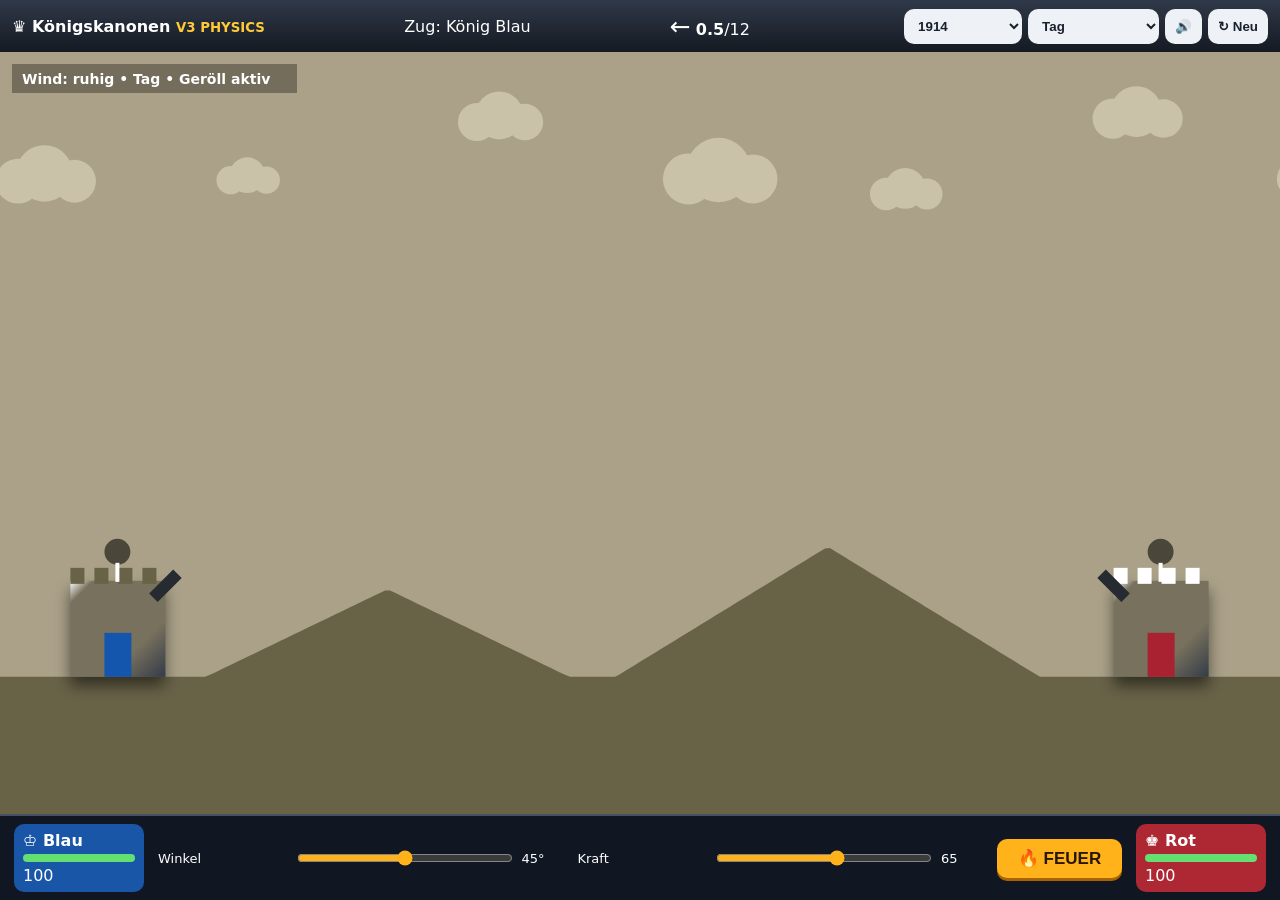
==== index.html @ a27d11a6 "Add files via upload" ====
<!doctype html><html lang="de"><head><meta charset="utf-8"><meta name="viewport" content="width=device-width,initial-scale=1,maximum-scale=1,user-scalable=no,viewport-fit=cover"><meta name="theme-color" content="#111827"><meta name="apple-mobile-web-app-capable" content="yes"><meta name="apple-mobile-web-app-status-bar-style" content="black-translucent"><meta name="apple-mobile-web-app-title" content="Königskanonen"><link rel="manifest" href="manifest.webmanifest"><link rel="apple-touch-icon" href="icon.svg"><title>Königskanonen V3</title><link rel="stylesheet" href="style.css"></head><body><div id="rotate">↻<br>Bitte das iPad drehen.<small>Das Spiel ist für Querformat gebaut.</small></div><main><header><div class="brand">♛ Königskanonen <small>V3 PHYSICS</small></div><div id="turnLabel">Zug: König Blau</div><div class="wind"><span id="windArrow">•</span><b id="windValue">0.0</b>/12</div><div class="top"><select id="theme" aria-label="Stil"></select><select id="atmosphere" aria-label="Atmosphäre"><option>Tag</option><option>Nacht</option><option>Nebel</option><option>Nacht & Nebel</option></select><button id="soundBtn">🔊</button><button id="newBtn">↻ Neu</button></div></header><canvas id="game"></canvas><section id="panel"><div class="player p1"><b>♔ Blau</b><span class="bar"><i id="bar1"></i></span><span id="hp1">100</span></div><label>Winkel<input id="angle" type="range" min="10" max="80" value="45"><output id="angleOut">45°</output></label><label>Kraft<input id="power" type="range" min="20" max="100" value="65"><output id="powerOut">65</output></label><button id="fire">🔥 FEUER</button><div class="player p2"><b>♚ Rot</b><span class="bar"><i id="bar2"></i></span><span id="hp2">100</span></div></section><div id="message"></div></main><script src="game.js"></script></body></html>
---- style.css ----
*{box-sizing:border-box}html,body{margin:0;height:100%;overflow:hidden;background:#080b10;color:#fff;font-family:system-ui,-apple-system,Segoe UI,sans-serif;overscroll-behavior:none}main{height:100dvh;display:grid;grid-template-rows:52px 1fr 86px;max-width:1700px;margin:auto;background:#151a22;padding-left:env(safe-area-inset-left);padding-right:env(safe-area-inset-right)}header{display:flex;align-items:center;justify-content:space-between;padding:0 12px;background:linear-gradient(#303949,#151a22);gap:10px}.brand{font-weight:900}.brand small{color:#ffca37}.wind{min-width:95px;font-variant-numeric:tabular-nums}.wind span{font-size:25px;display:inline-block;margin-right:5px}.top{display:flex;gap:6px}button,select{border:0;border-radius:10px;padding:9px 10px;font-weight:800;background:#eef2f7;color:#18202c;touch-action:manipulation}canvas{display:block;width:100%;height:100%;touch-action:none}#panel{display:flex;align-items:center;gap:14px;padding:9px 14px;background:#111722;border-top:2px solid #465064}label{display:grid;grid-template-columns:auto minmax(90px,220px) 42px;align-items:center;gap:7px;flex:1;font-size:13px}input{accent-color:#ffb21a}.player{width:130px;display:grid;grid-template-columns:1fr 32px;gap:4px;padding:7px 9px;border-radius:10px}.player .bar{grid-column:1/3;height:8px;background:#1b1b1b;border-radius:5px;overflow:hidden}.bar i{display:block;width:100%;height:100%;background:#65df72;transition:width .3s,background .3s}.p1{background:#1956a8}.p2{background:#ae2834}#fire{background:#ffb21a;color:#281700;font-size:17px;min-width:125px;box-shadow:0 3px #a96300}#fire:active{transform:translateY(2px);box-shadow:0 1px #a96300}#message{position:fixed;left:50%;top:19%;transform:translate(-50%,-50%);font-size:clamp(25px,4vw,48px);font-weight:1000;text-align:center;text-shadow:0 4px 8px #000;pointer-events:none}#rotate{display:none}@media(orientation:portrait){main{display:none}#rotate{display:flex;height:100%;align-items:center;justify-content:center;flex-direction:column;text-align:center;font-size:34px;font-weight:900;padding:28px}#rotate small{display:block;font-size:17px;margin-top:12px;color:#b8c0cc}}@media(max-height:600px){main{grid-template-rows:44px 1fr 72px}header{font-size:12px}.brand small{display:none}button,select{padding:6px 7px}#panel{gap:7px;padding:5px 8px}.player{width:105px;padding:5px}label{gap:3px}#fire{min-width:105px;font-size:14px}}
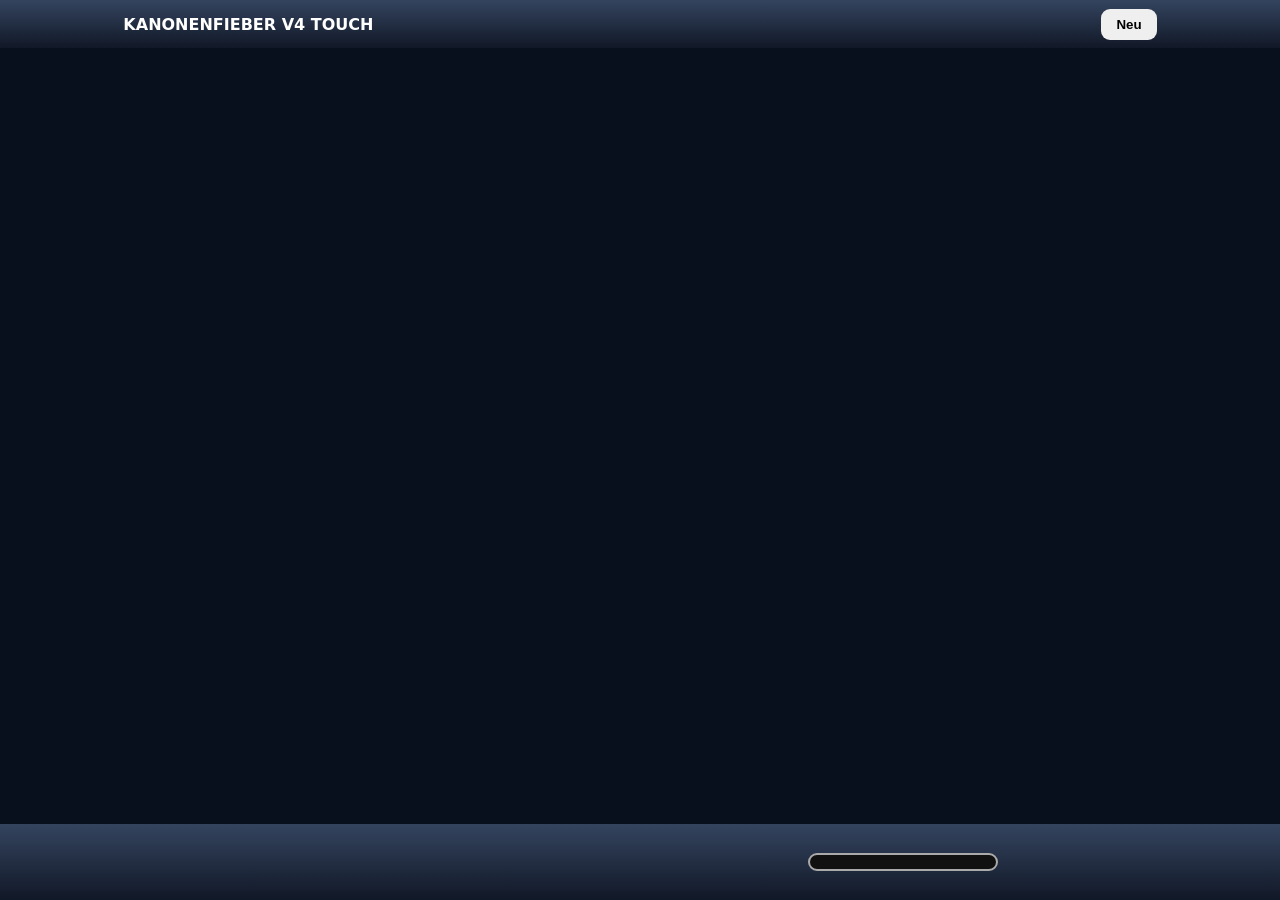
==== commit 0ac0c6fb: "Add files via upload" ====
--- a/index.html
+++ b/index.html
@@ -1 +1 @@
-<!doctype html><html lang="de"><head><meta charset="utf-8"><meta name="viewport" content="width=device-width,initial-scale=1,maximum-scale=1,user-scalable=no,viewport-fit=cover"><meta name="theme-color" content="#111827"><meta name="apple-mobile-web-app-capable" content="yes"><meta name="apple-mobile-web-app-status-bar-style" content="black-translucent"><meta name="apple-mobile-web-app-title" content="Königskanonen"><link rel="manifest" href="manifest.webmanifest"><link rel="apple-touch-icon" href="icon.svg"><title>Königskanonen V3</title><link rel="stylesheet" href="style.css"></head><body><div id="rotate">↻<br>Bitte das iPad drehen.<small>Das Spiel ist für Querformat gebaut.</small></div><main><header><div class="brand">♛ Königskanonen <small>V3 PHYSICS</small></div><div id="turnLabel">Zug: König Blau</div><div class="wind"><span id="windArrow">•</span><b id="windValue">0.0</b>/12</div><div class="top"><select id="theme" aria-label="Stil"></select><select id="atmosphere" aria-label="Atmosphäre"><option>Tag</option><option>Nacht</option><option>Nebel</option><option>Nacht & Nebel</option></select><button id="soundBtn">🔊</button><button id="newBtn">↻ Neu</button></div></header><canvas id="game"></canvas><section id="panel"><div class="player p1"><b>♔ Blau</b><span class="bar"><i id="bar1"></i></span><span id="hp1">100</span></div><label>Winkel<input id="angle" type="range" min="10" max="80" value="45"><output id="angleOut">45°</output></label><label>Kraft<input id="power" type="range" min="20" max="100" value="65"><output id="powerOut">65</output></label><button id="fire">🔥 FEUER</button><div class="player p2"><b>♚ Rot</b><span class="bar"><i id="bar2"></i></span><span id="hp2">100</span></div></section><div id="message"></div></main><script src="game.js"></script></body></html>
+<!doctype html><html><head><meta charset="utf-8"><meta name="viewport" content="width=device-width,initial-scale=1,maximum-scale=1,user-scalable=no"><meta name="apple-mobile-web-app-capable" content="yes"><link rel="manifest" href="manifest.webmanifest"><link rel="stylesheet" href="style.css"><title>Kanonenfieber V4</title></head><body><div id="rot">Bitte iPad drehen</div><main><header><b>KANONENFIEBER V4 TOUCH</b><span id="turn"></span><span id="wind"></span><button id="new">Neu</button></header><canvas id="g"></canvas><footer><span id="h0"></span><div id="help"></div><div class="meter"><i id="bar"></i></div><span id="h1"></span></footer><div id="msg"></div></main><script src="game.js"></script></body></html>
--- a/style.css
+++ b/style.css
@@ -1 +1 @@
-*{box-sizing:border-box}html,body{margin:0;height:100%;overflow:hidden;background:#080b10;color:#fff;font-family:system-ui,-apple-system,Segoe UI,sans-serif;overscroll-behavior:none}main{height:100dvh;display:grid;grid-template-rows:52px 1fr 86px;max-width:1700px;margin:auto;background:#151a22;padding-left:env(safe-area-inset-left);padding-right:env(safe-area-inset-right)}header{display:flex;align-items:center;justify-content:space-between;padding:0 12px;background:linear-gradient(#303949,#151a22);gap:10px}.brand{font-weight:900}.brand small{color:#ffca37}.wind{min-width:95px;font-variant-numeric:tabular-nums}.wind span{font-size:25px;display:inline-block;margin-right:5px}.top{display:flex;gap:6px}button,select{border:0;border-radius:10px;padding:9px 10px;font-weight:800;background:#eef2f7;color:#18202c;touch-action:manipulation}canvas{display:block;width:100%;height:100%;touch-action:none}#panel{display:flex;align-items:center;gap:14px;padding:9px 14px;background:#111722;border-top:2px solid #465064}label{display:grid;grid-template-columns:auto minmax(90px,220px) 42px;align-items:center;gap:7px;flex:1;font-size:13px}input{accent-color:#ffb21a}.player{width:130px;display:grid;grid-template-columns:1fr 32px;gap:4px;padding:7px 9px;border-radius:10px}.player .bar{grid-column:1/3;height:8px;background:#1b1b1b;border-radius:5px;overflow:hidden}.bar i{display:block;width:100%;height:100%;background:#65df72;transition:width .3s,background .3s}.p1{background:#1956a8}.p2{background:#ae2834}#fire{background:#ffb21a;color:#281700;font-size:17px;min-width:125px;box-shadow:0 3px #a96300}#fire:active{transform:translateY(2px);box-shadow:0 1px #a96300}#message{position:fixed;left:50%;top:19%;transform:translate(-50%,-50%);font-size:clamp(25px,4vw,48px);font-weight:1000;text-align:center;text-shadow:0 4px 8px #000;pointer-events:none}#rotate{display:none}@media(orientation:portrait){main{display:none}#rotate{display:flex;height:100%;align-items:center;justify-content:center;flex-direction:column;text-align:center;font-size:34px;font-weight:900;padding:28px}#rotate small{display:block;font-size:17px;margin-top:12px;color:#b8c0cc}}@media(max-height:600px){main{grid-template-rows:44px 1fr 72px}header{font-size:12px}.brand small{display:none}button,select{padding:6px 7px}#panel{gap:7px;padding:5px 8px}.player{width:105px;padding:5px}label{gap:3px}#fire{min-width:105px;font-size:14px}}
+*{box-sizing:border-box}html,body{margin:0;height:100%;overflow:hidden;background:#07101c;color:white;font-family:system-ui;touch-action:none;user-select:none}main{height:100dvh;display:grid;grid-template-rows:48px 1fr 76px}header,footer{display:flex;align-items:center;justify-content:space-around;gap:12px;padding:8px;background:linear-gradient(#34445f,#111827)}button{padding:8px 15px;border:0;border-radius:9px;font-weight:800}canvas{width:100%;height:100%;touch-action:none}#help{text-align:center;min-width:340px;font-weight:900;color:#ffdb4d}.meter{width:190px;height:18px;background:#111;border:2px solid #aaa;border-radius:10px;overflow:hidden}.meter i{display:block;height:100%;width:0;background:linear-gradient(90deg,#20e1ff,#ffe32c,#ff344f)}#msg{position:fixed;top:18%;left:50%;transform:translate(-50%);font-size:42px;font-weight:1000;text-shadow:0 4px 8px #000}#rot{display:none}@media(orientation:portrait){main{display:none}#rot{display:flex;height:100%;align-items:center;justify-content:center;font-size:30px;font-weight:bold}}
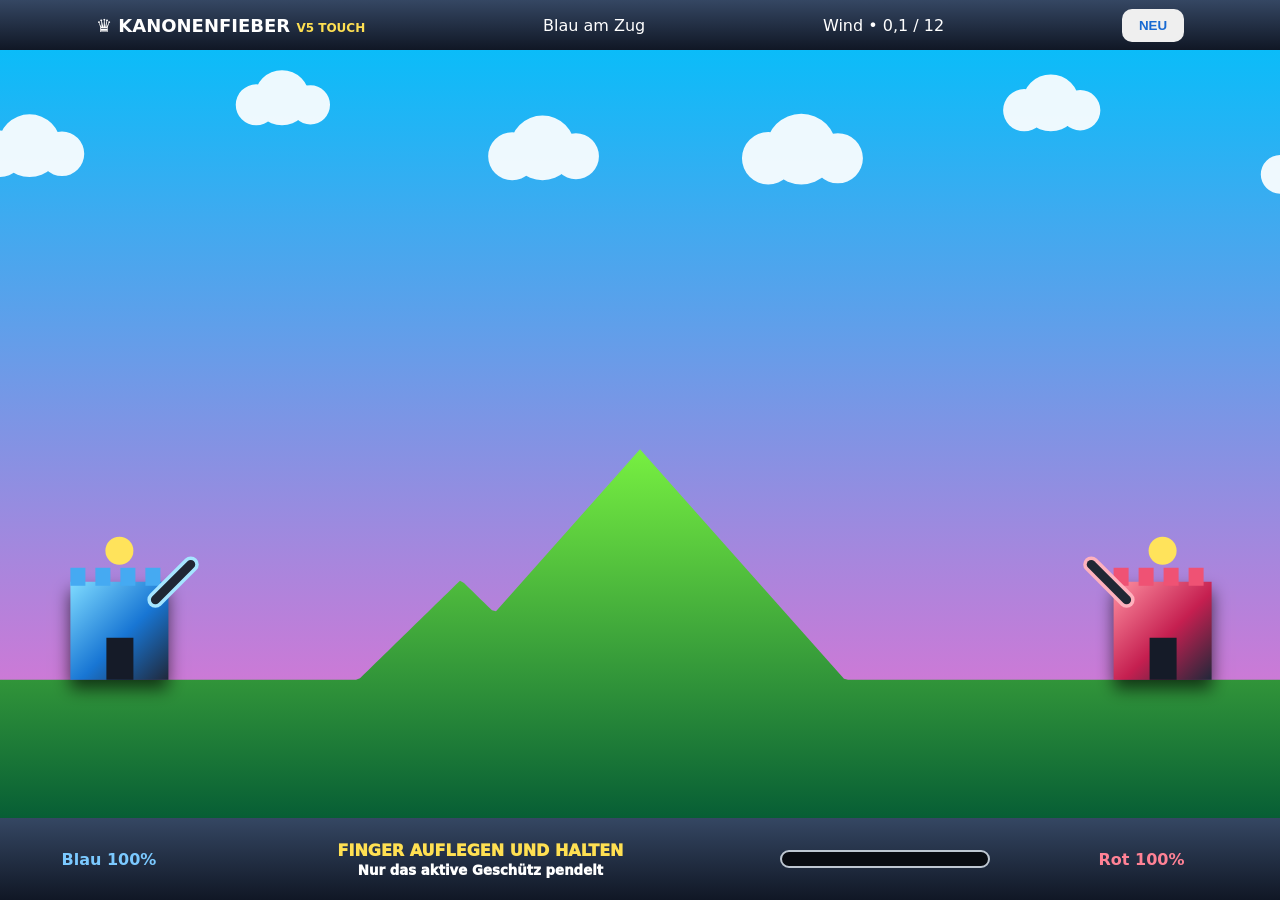
==== commit 6775db12: "Add files via upload" ====
--- a/index.html
+++ b/index.html
@@ -1 +1,53 @@
-<!doctype html><html><head><meta charset="utf-8"><meta name="viewport" content="width=device-width,initial-scale=1,maximum-scale=1,user-scalable=no"><meta name="apple-mobile-web-app-capable" content="yes"><link rel="manifest" href="manifest.webmanifest"><link rel="stylesheet" href="style.css"><title>Kanonenfieber V4</title></head><body><div id="rot">Bitte iPad drehen</div><main><header><b>KANONENFIEBER V4 TOUCH</b><span id="turn"></span><span id="wind"></span><button id="new">Neu</button></header><canvas id="g"></canvas><footer><span id="h0"></span><div id="help"></div><div class="meter"><i id="bar"></i></div><span id="h1"></span></footer><div id="msg"></div></main><script src="game.js"></script></body></html>+<!doctype html>
+<html lang="de">
+<head>
+<meta charset="utf-8">
+<meta name="viewport" content="width=device-width,initial-scale=1,maximum-scale=1,user-scalable=no,viewport-fit=cover">
+<meta name="apple-mobile-web-app-capable" content="yes">
+<title>Kanonenfieber V5 Touch</title>
+<style>
+*{box-sizing:border-box}html,body{margin:0;width:100%;height:100%;overflow:hidden;background:#07101c;color:#fff;font-family:system-ui,-apple-system,Segoe UI,sans-serif;touch-action:none;user-select:none;-webkit-user-select:none}#rotate{display:none}main{height:100dvh;display:grid;grid-template-rows:50px minmax(0,1fr) 82px;padding-left:env(safe-area-inset-left);padding-right:env(safe-area-inset-right)}header,footer{display:flex;align-items:center;justify-content:space-around;gap:10px;background:linear-gradient(#354763,#101725);padding:7px 12px;z-index:2}header b{font-size:18px}header em{font-style:normal;color:#ffe052;font-size:12px}button{border:0;border-radius:10px;padding:9px 17px;font-weight:900;color:#1769d2}canvas{display:block;width:100%;height:100%;touch-action:none;background:#17bfff}footer>span{width:120px;font-weight:900}.red{color:#ff8295}.blue{color:#7bc9ff}#help{min-width:380px;text-align:center;color:#ffe052;font-weight:1000}#help small{display:block;color:#fff;margin-top:3px}.meter{width:210px;height:18px;border:2px solid #bec7d2;background:#090c12;border-radius:11px;overflow:hidden}.meter i{display:block;height:100%;width:0;background:linear-gradient(90deg,#1de1ff,#ffe42e,#ff3650)}#msg{position:fixed;top:18%;left:50%;transform:translateX(-50%);font-size:42px;font-weight:1000;text-shadow:0 4px 9px #000;pointer-events:none}@media(orientation:portrait){main{display:none}#rotate{height:100%;display:flex;align-items:center;justify-content:center;text-align:center;font-size:30px;font-weight:1000}}@media(max-height:580px){main{grid-template-rows:42px minmax(0,1fr) 65px}header{font-size:12px}header b{font-size:14px}footer{padding:4px 8px}#help{min-width:300px}.meter{width:170px}}
+</style>
+</head>
+<body>
+<div id="rotate">Bitte das iPad ins Querformat drehen.</div>
+<main>
+<header><b>♛ KANONENFIEBER <em>V5 TOUCH</em></b><span id="turn">Blau am Zug</span><span id="wind">Wind • 0,0 / 12</span><button id="new">NEU</button></header>
+<canvas id="game" aria-label="Spielfeld"></canvas>
+<footer><span class="blue" id="hp0">Blau 100%</span><div id="help">FINGER AUFLEGEN UND HALTEN<small>Nur das aktive Geschütz pendelt</small></div><div class="meter"><i id="power"></i></div><span class="red" id="hp1">Rot 100%</span></footer>
+<div id="msg"></div>
+</main>
+<script>
+(function(){
+'use strict';
+var canvas=document.getElementById('game');
+var ctx=canvas.getContext('2d');
+var W=0,H=0,D=1,ground=0,last=performance.now();
+var active=0,phase='ready',holding=false,aimDirection=1,powerDirection=1;
+var wind=0,targetWind=0,shot=null,gameOver=false,shake=0;
+var players=[{hp:100,angle:45,power:55},{hp:100,angle:45,power:55}];
+var hills=[],clouds=[],particles=[];
+function byId(id){return document.getElementById(id)}
+function clamp(v,a,b){return Math.max(a,Math.min(b,v))}
+function castle(i){return{x:i?W*0.87:W*0.055,y:ground-98,w:98,h:98}}
+function pivot(i){var b=castle(i);return{x:i?b.x+13:b.x+85,y:b.y+18}}
+function terrainY(px){var y=ground;for(var i=0;i<hills.length;i++){var m=hills[i],dist=Math.abs(px-m.x);if(dist<m.w)y=Math.min(y,ground-m.h*(1-dist/m.w))}return y}
+function resize(){var r=canvas.getBoundingClientRect();D=Math.min(window.devicePixelRatio||1,2);W=Math.max(320,r.width);H=Math.max(200,r.height);canvas.width=Math.round(W*D);canvas.height=Math.round(H*D);ctx.setTransform(D,0,0,D,0,0);ground=H*0.82;if(!hills.length)reset()}
+function reset(){players[0]={hp:100,angle:45,power:55};players[1]={hp:100,angle:45,power:55};active=0;phase='ready';holding=false;wind=0;targetWind=(Math.random()-0.5)*3;shot=null;gameOver=false;shake=0;particles=[];hills=[{x:W*0.50,w:W*0.16,h:H*0.30},{x:W*0.36,w:W*0.08,h:H*0.13}];clouds=[];for(var i=0;i<6;i++)clouds.push({x:i*W/5,y:45+Math.random()*90,s:0.6+Math.random()*0.55});updateHud();message('König Blau beginnt!',900)}
+function updateHud(){byId('turn').textContent=(active?'Rot':'Blau')+' am Zug';byId('wind').textContent='Wind '+(wind<-0.1?'←':wind>0.1?'→':'•')+' '+Math.abs(wind).toFixed(1).replace('.',',')+' / 12';byId('hp0').textContent='Blau '+Math.max(0,Math.ceil(players[0].hp))+'%';byId('hp1').textContent='Rot '+Math.max(0,Math.ceil(players[1].hp))+'%';byId('power').style.width=(phase==='power'?players[active].power:0)+'%';var h=byId('help');if(phase==='ready')h.innerHTML='FINGER AUFLEGEN UND HALTEN<small>Nur das aktive Geschütz pendelt</small>';else if(phase==='aim')h.innerHTML='WINKEL '+Math.round(players[active].angle)+'°<small>Finger loslassen, um den Winkel zu speichern</small>';else if(phase==='power')h.innerHTML='KRAFT '+Math.round(players[active].power)+'%<small>Jetzt tippen, um zu schießen</small>';else if(phase==='flight')h.innerHTML='KUGEL IM FLUG<small>Die helle Linie zeigt die Flugbahn</small>';else h.innerHTML='PARTIE BEENDET<small>NEU startet ein neues Spiel</small>'}
+function message(text,ms){byId('msg').textContent=text;if(ms)setTimeout(function(){if(byId('msg').textContent===text)byId('msg').textContent=''},ms)}
+function burst(px,py,n,color){for(var i=0;i<n;i++){var a=Math.random()*Math.PI*2,s=30+Math.random()*180;particles.push({x:px,y:py,vx:Math.cos(a)*s,vy:Math.sin(a)*s-35,r:2+Math.random()*6,life:0.45+Math.random()*0.7,color:color||'#ff9a20'})}}
+function pointerDown(e){e.preventDefault();if(gameOver||phase==='flight')return;if(phase==='ready'){phase='aim';holding=true}else if(phase==='power'){fire()}updateHud()}
+function pointerUp(e){e.preventDefault();if(phase==='aim'){holding=false;phase='power';players[active].power=20;powerDirection=1;updateHud()}}
+function fire(){var p=players[active],m=pivot(active),a=p.angle*Math.PI/180,side=active?-1:1;shot={x:m.x+Math.cos(a)*58*side,y:m.y-Math.sin(a)*58,vx:Math.cos(a)*p.power*5.25*side,vy:-Math.sin(a)*p.power*5.25,owner:active,age:0,path:[]};phase='flight';burst(m.x,m.y,20,'#ffd143');shake=5;updateHud()}
+function hitsCastle(i){if(!shot)return false;if(i===shot.owner&&shot.age<0.5)return false;var b=castle(i);return shot.x>b.x&&shot.x<b.x+b.w&&shot.y>b.y&&shot.y<ground}
+function finishShot(){var hit=hitsCastle(0)?0:(hitsCastle(1)?1:-1);burst(shot.x,shot.y,50,'#ff7b18');shake=13;if(hit>=0){players[hit].hp-=25;message(hit===shot.owner?'Eigentreffer!':'Volltreffer!',900);if(players[hit].hp<=0){gameOver=true;phase='over';message('♛ '+(hit?'Blau':'Rot')+' gewinnt! ♛',0)}}else message('Daneben!',650);shot=null;if(!gameOver){active=1-active;phase='ready';targetWind=clamp(targetWind+(Math.random()-0.5)*4,-12,12)}updateHud()}
+function update(dt){if(phase==='aim'&&holding){players[active].angle+=aimDirection*44*dt;if(players[active].angle>=80){players[active].angle=80;aimDirection=-1}if(players[active].angle<=10){players[active].angle=10;aimDirection=1}}if(phase==='power'){players[active].power+=powerDirection*88*dt;if(players[active].power>=100){players[active].power=100;powerDirection=-1}if(players[active].power<=20){players[active].power=20;powerDirection=1}}wind+=(targetWind-wind)*dt*0.25;for(var c=0;c<clouds.length;c++){clouds[c].x+=wind*4*dt;if(clouds[c].x>W+100)clouds[c].x=-100;if(clouds[c].x<-100)clouds[c].x=W+100}if(shot){shot.age+=dt;shot.vx+=wind*16*dt;shot.vy+=310*dt;shot.x+=shot.vx*dt;shot.y+=shot.vy*dt;shot.path.push([shot.x,shot.y]);if(shot.path.length>120)shot.path.shift();if(hitsCastle(0)||hitsCastle(1)||shot.y>=terrainY(shot.x)||shot.x<-50||shot.x>W+50||shot.y>H+50)finishShot()}for(var i=particles.length-1;i>=0;i--){var q=particles[i];q.life-=dt;q.x+=q.vx*dt;q.y+=q.vy*dt;q.vy+=160*dt;q.r*=0.985;if(q.life<=0)particles.splice(i,1)}shake*=Math.pow(0.02,dt);updateHud()}
+function drawCloud(q){ctx.fillStyle='rgba(255,255,255,.92)';ctx.beginPath();ctx.arc(q.x,q.y,23*q.s,0,Math.PI*2);ctx.arc(q.x+29*q.s,q.y-8*q.s,31*q.s,0,Math.PI*2);ctx.arc(q.x+61*q.s,q.y,22*q.s,0,Math.PI*2);ctx.fill()}
+function drawCastle(i){var b=castle(i),p=players[i],grad=ctx.createLinearGradient(b.x,b.y,b.x+b.w,b.y+b.h);grad.addColorStop(0,i?'#ff91a2':'#80dcff');grad.addColorStop(0.55,i?'#c51f50':'#1876d4');grad.addColorStop(1,'#20283a');ctx.save();ctx.shadowColor='rgba(0,0,0,.65)';ctx.shadowBlur=16;ctx.shadowOffsetY=9;ctx.fillStyle=grad;ctx.fillRect(b.x,b.y,b.w,b.h);ctx.restore();ctx.fillStyle=i?'#ef5274':'#45aaf2';for(var k=0;k<4;k++)ctx.fillRect(b.x+k*25,b.y-14,15,18);ctx.fillStyle='#151b28';ctx.fillRect(b.x+36,b.y+56,27,42);ctx.fillStyle='#ffe35b';ctx.beginPath();ctx.arc(b.x+49,b.y-31,14,0,Math.PI*2);ctx.fill();var m=pivot(i),a=p.angle*Math.PI/180,side=i?-1:1;ctx.strokeStyle=i?'#ffb1bd':'#a5e5ff';ctx.lineWidth=16;ctx.lineCap='round';ctx.beginPath();ctx.moveTo(m.x,m.y);ctx.lineTo(m.x+Math.cos(a)*50*side,m.y-Math.sin(a)*50);ctx.stroke();ctx.strokeStyle='#202734';ctx.lineWidth=9;ctx.stroke();ctx.lineCap='butt'}
+function draw(){ctx.save();ctx.translate((Math.random()-0.5)*shake,(Math.random()-0.5)*shake);var sky=ctx.createLinearGradient(0,0,0,H);sky.addColorStop(0,'#0bbcf9');sky.addColorStop(1,'#f66bcf');ctx.fillStyle=sky;ctx.fillRect(-20,-20,W+40,H+40);for(var i=0;i<clouds.length;i++)drawCloud(clouds[i]);var earth=ctx.createLinearGradient(0,ground-H*0.35,0,H);earth.addColorStop(0,'#83ff42');earth.addColorStop(1,'#075e35');ctx.fillStyle=earth;ctx.beginPath();ctx.moveTo(0,ground);for(var px=0;px<=W;px+=4)ctx.lineTo(px,terrainY(px));ctx.lineTo(W,H);ctx.lineTo(0,H);ctx.closePath();ctx.fill();drawCastle(0);drawCastle(1);if(shot){ctx.save();ctx.strokeStyle='#fff';ctx.shadowColor='#2decff';ctx.shadowBlur=15;ctx.lineWidth=5;ctx.setLineDash([10,6]);ctx.beginPath();for(var s=0;s<shot.path.length;s++){if(s===0)ctx.moveTo(shot.path[s][0],shot.path[s][1]);else ctx.lineTo(shot.path[s][0],shot.path[s][1])}ctx.stroke();ctx.setLineDash([]);ctx.fillStyle='#11151d';ctx.beginPath();ctx.arc(shot.x,shot.y,10,0,Math.PI*2);ctx.fill();ctx.restore()}for(var j=0;j<particles.length;j++){var f=particles[j];ctx.globalAlpha=Math.min(1,f.life*2);ctx.fillStyle=f.color;ctx.beginPath();ctx.arc(f.x,f.y,f.r,0,Math.PI*2);ctx.fill()}ctx.globalAlpha=1;ctx.restore()}
+function frame(now){var dt=Math.min(0.033,(now-last)/1000);last=now;update(dt);draw();requestAnimationFrame(frame)}
+canvas.addEventListener('pointerdown',pointerDown,{passive:false});canvas.addEventListener('pointerup',pointerUp,{passive:false});canvas.addEventListener('pointercancel',pointerUp,{passive:false});document.getElementById('new').addEventListener('click',function(e){e.stopPropagation();reset()});window.addEventListener('resize',resize);if('serviceWorker' in navigator){navigator.serviceWorker.getRegistrations().then(function(rs){rs.forEach(function(r){r.unregister()})});if(window.caches)caches.keys().then(function(keys){keys.forEach(function(k){caches.delete(k)})})}resize();requestAnimationFrame(frame);
+})();
+</script>
+</body></html>
